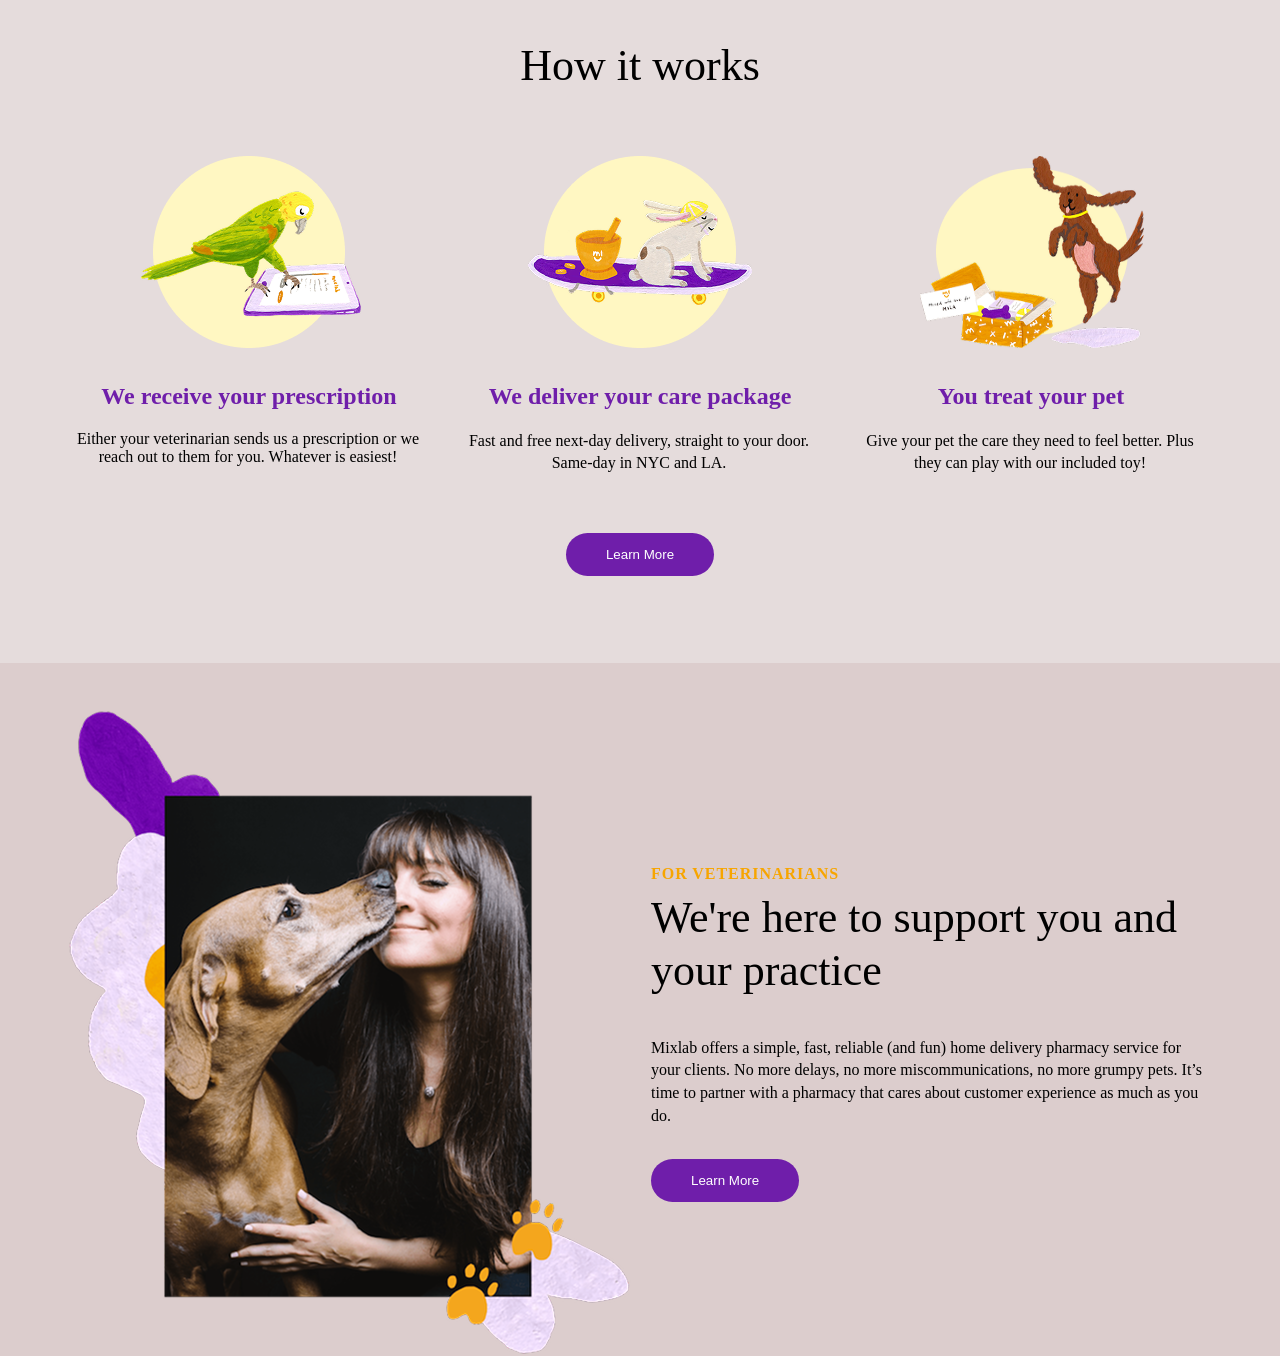
==== muhammad.html @ f669bea3 "muhammad" ====
<!doctype html>
<html lang="en">
  <head>
    <meta charset="UTF-8" />
    <meta name="viewport" content="width=device-width, initial-scale=1.0" />
    <title>papajohns</title>
    <!-- css -->
    <link rel="stylesheet" href="muhammad.css" />
  </head>
  <body>
    <section class="msection">
      <p class="muhammadtitle">How it works</p>
      <div class="muhammadbox1">
        <div class="smalbox">
          <img src="assets/muhammad1.png" alt="img1" loading="lazy" />
          <h4>We receive your prescription</h4>
          <p>
            Either your veterinarian sends us a prescription or we reach out to
            them for you. Whatever is easiest!
          </p>
        </div>
        <div class="smalbox">
          <img src="assets/muhammad2.png" alt="img1" loading="lazy" />
          <h4>We deliver your care package</h4>
          <p class="muhammadtext">
            Fast and free next-day delivery, straight to your door. Same-day in
            NYC and LA.
          </p>
        </div>
        <div class="smalbox">
          <img src="assets/muhammad3.png" alt="img1" loading="lazy" />
          <h4>You treat your pet</h4>
          <p class="muhammadtext">
            Give your pet the care they need to feel better. Plus they can play
            with our included toy!
          </p>
        </div>
      </div>
      <button class="muhammadbtn">Learn More</button>
    </section>
    <section class="msection2">
      <div class="kattabox">
        <img src="assets/muhammad4.png" alt="img1" loading="lazy" />
        <div class="booox">
          <h4>FOR VETERINARIANS</h4>
          <p class="muhammadtitle2">
            We're here to support you and your practice
          </p>
          <p class="muhtext">
            Mixlab offers a simple, fast, reliable (and fun) home delivery
            pharmacy service for your clients. No more delays, no more
            miscommunications, no more grumpy pets. It’s time to partner with a
            pharmacy that cares about customer experience as much as you do.
          </p>
          <button class="muhammadbtn2">Learn More</button>
        </div>
      </div>
    </section>
  </body>
</html>
---- muhammad.css ----
* {
  margin: 0;
  padding: 0;
  box-sizing: border-box;
}
.msection {
  width: 100%;
  height: 663px;
  background-color: rgb(229, 220, 220);
  text-align: center;
}
.muhammadtitle {
  font-size: 44px;
  text-align: center;
  padding-top: 40px;
}
.muhammadbox1 {
  display: flex;
  justify-content: center;
  align-items: center;
  gap: 32px;
}
.smalbox {
  width: 359px;
  height: 329px;
  text-align: center;
  margin-top: 65px;
}
.smalbox h4 {
  font-size: 24px;
  color: #6f1eaa;
  padding-top: 31px;
}
.smalbox p {
  padding-top: 20px;
  width: 357px;
  font-size: 16px;
}
.smalbox img {
  width: 100%;
  height: 192px;
}
.muhammadtext {
  font-size: 11px;
  line-height: 22px;
  padding-top: 20px;
}
.muhammadbtn {
  background-color: #6f1eaa;
  padding: 14px 40px;
  color: white;
  border-radius: 24px;
  border: none;
  margin-top: 48px;
}
.muhammadbtn2 {
  background-color: #6f1eaa;
  padding: 14px 40px;
  color: white;
  border-radius: 24px;
  border: none;
}
.muhammadtitle2 {
  font-size: 44px;
  line-height: 53px;
  padding-bottom: 40px;
}
.booox {
  width: 560px;
}
.msection2 {
  background-color: rgb(220, 205, 205);
}
.booox h4 {
  color: #f7a500;
  padding-bottom: 8px;
  letter-spacing: 0.96px;
}
.kattabox {
  display: flex;
  justify-content: center;
  align-items: center;
  gap: 20px;
  padding-top: 48px;
}
.muhtext {
  line-height: 22.72px;
  padding-bottom: 32px;
}
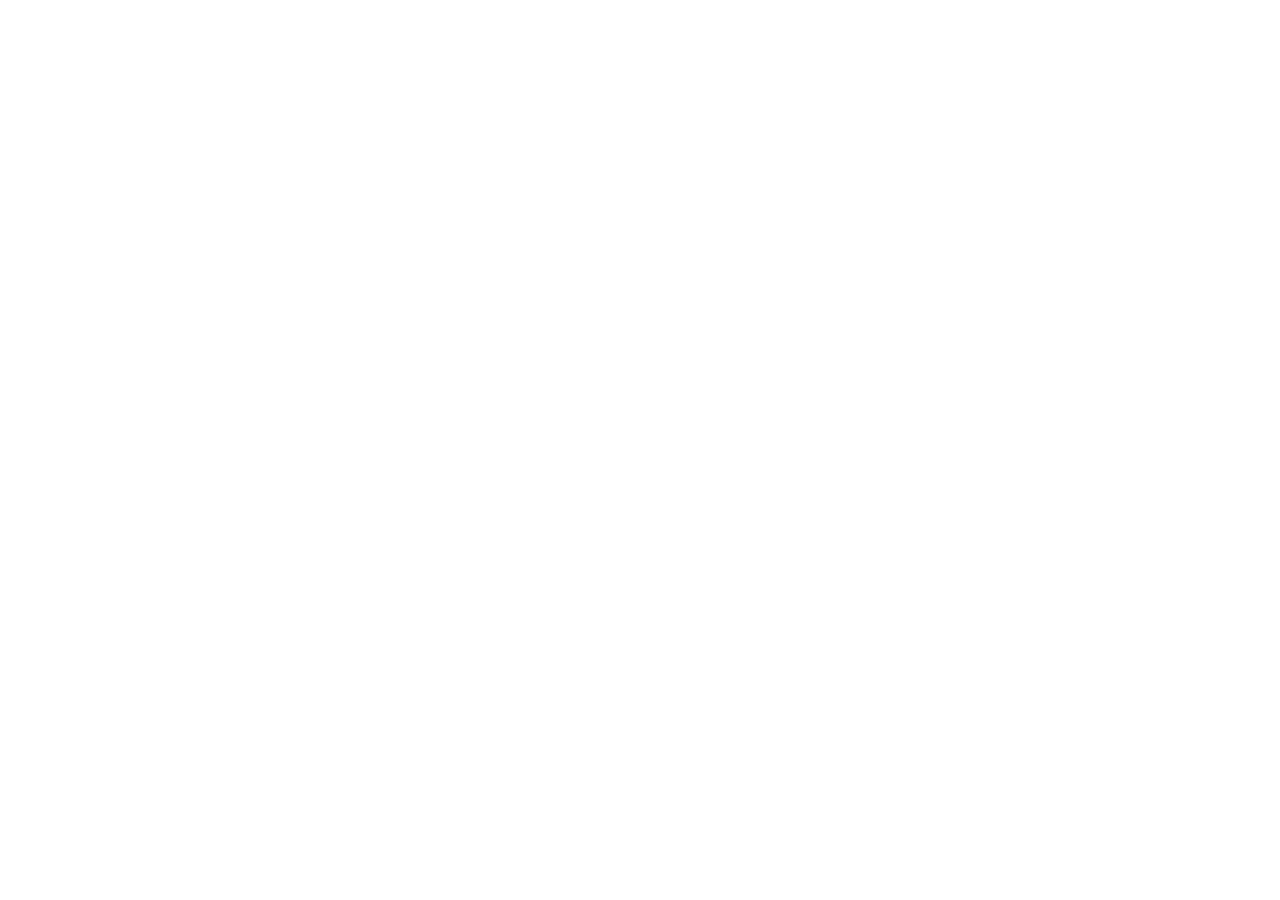
==== commit 6c10ee3c: "asadbek muhammad" ====
--- a/muhammad.html
+++ b/muhammad.html
@@ -8,53 +8,6 @@
     <link rel="stylesheet" href="muhammad.css" />
   </head>
   <body>
-    <section class="msection">
-      <p class="muhammadtitle">How it works</p>
-      <div class="muhammadbox1">
-        <div class="smalbox">
-          <img src="assets/muhammad1.png" alt="img1" loading="lazy" />
-          <h4>We receive your prescription</h4>
-          <p>
-            Either your veterinarian sends us a prescription or we reach out to
-            them for you. Whatever is easiest!
-          </p>
-        </div>
-        <div class="smalbox">
-          <img src="assets/muhammad2.png" alt="img1" loading="lazy" />
-          <h4>We deliver your care package</h4>
-          <p class="muhammadtext">
-            Fast and free next-day delivery, straight to your door. Same-day in
-            NYC and LA.
-          </p>
-        </div>
-        <div class="smalbox">
-          <img src="assets/muhammad3.png" alt="img1" loading="lazy" />
-          <h4>You treat your pet</h4>
-          <p class="muhammadtext">
-            Give your pet the care they need to feel better. Plus they can play
-            with our included toy!
-          </p>
-        </div>
-      </div>
-      <button class="muhammadbtn">Learn More</button>
-    </section>
-    <section class="msection2">
-      <div class="kattabox">
-        <img src="assets/muhammad4.png" alt="img1" loading="lazy" />
-        <div class="booox">
-          <h4>FOR VETERINARIANS</h4>
-          <p class="muhammadtitle2">
-            We're here to support you and your practice
-          </p>
-          <p class="muhtext">
-            Mixlab offers a simple, fast, reliable (and fun) home delivery
-            pharmacy service for your clients. No more delays, no more
-            miscommunications, no more grumpy pets. It’s time to partner with a
-            pharmacy that cares about customer experience as much as you do.
-          </p>
-          <button class="muhammadbtn2">Learn More</button>
-        </div>
-      </div>
-    </section>
+ 
   </body>
 </html>
--- a/muhammad.css
+++ b/muhammad.css
@@ -1,8 +1,5 @@
-* {
-  margin: 0;
-  padding: 0;
-  box-sizing: border-box;
-}
+
+
 .msection {
   width: 100%;
   height: 663px;
